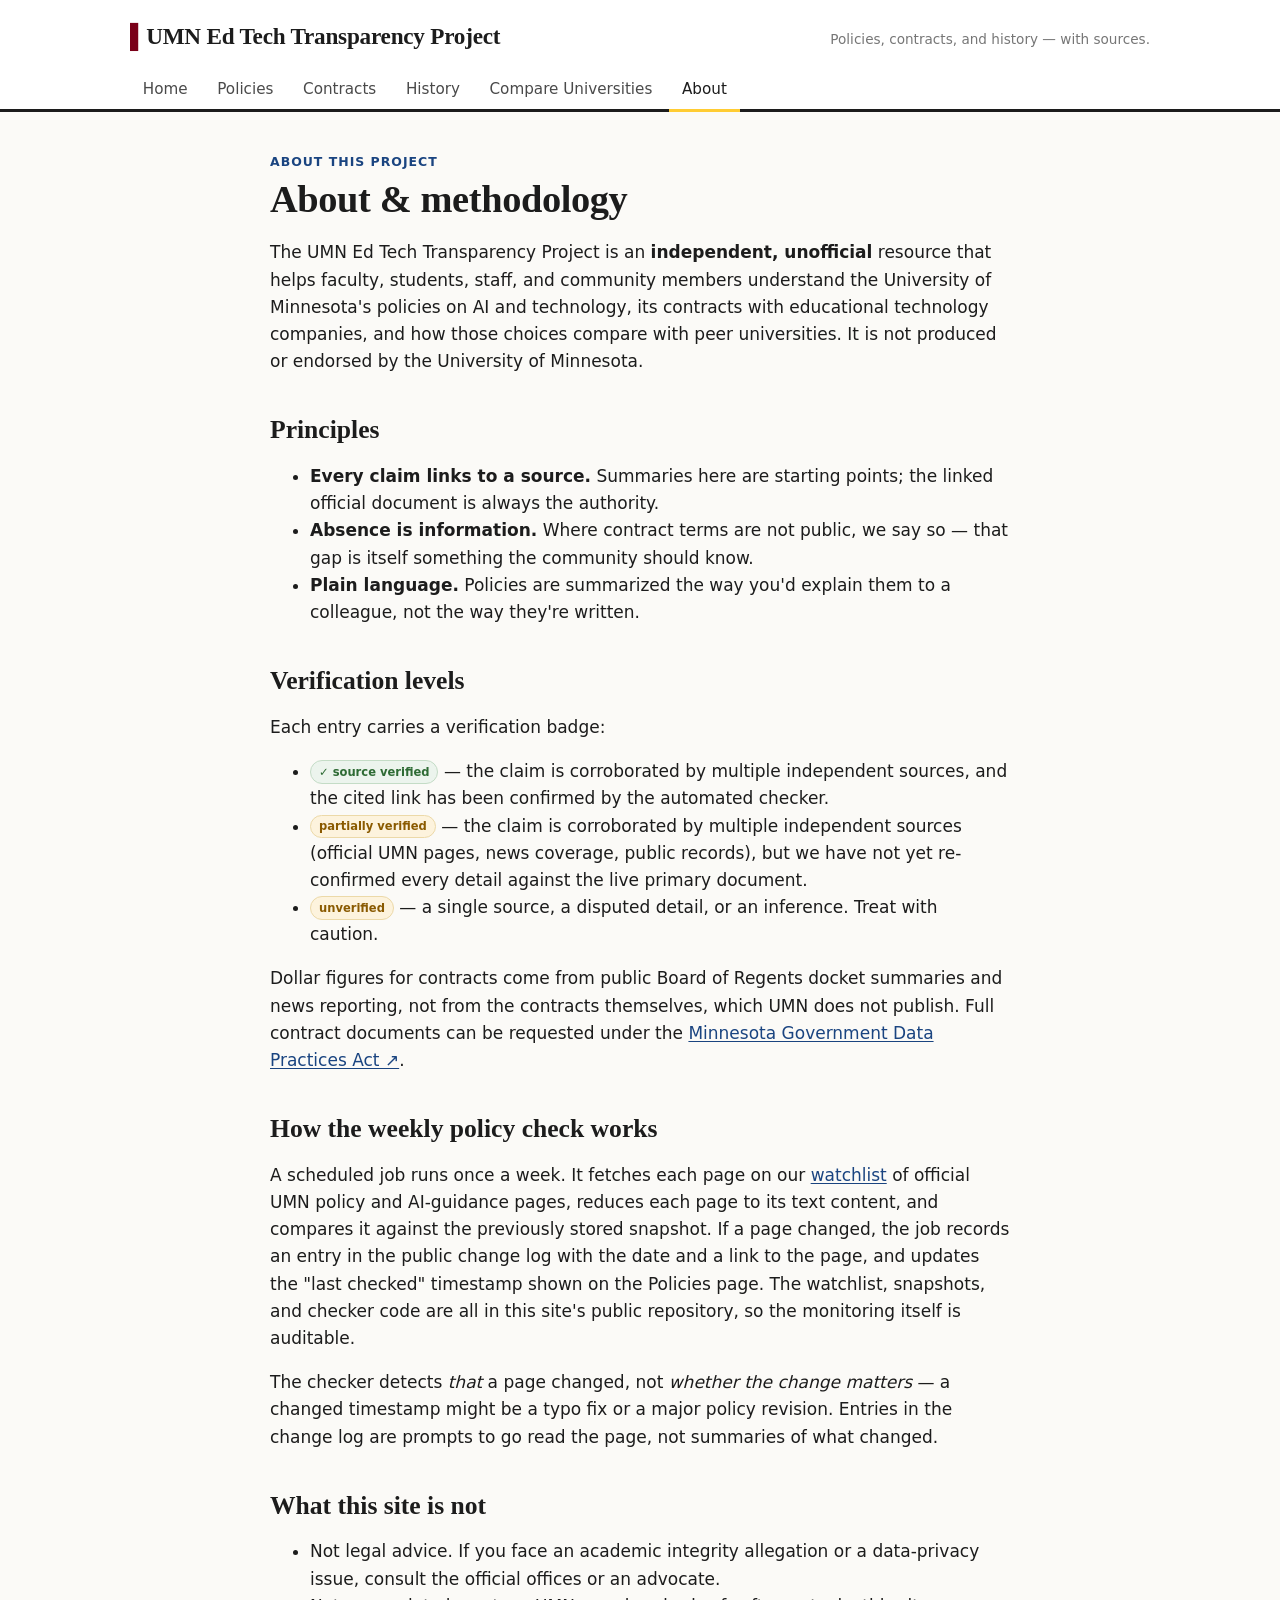
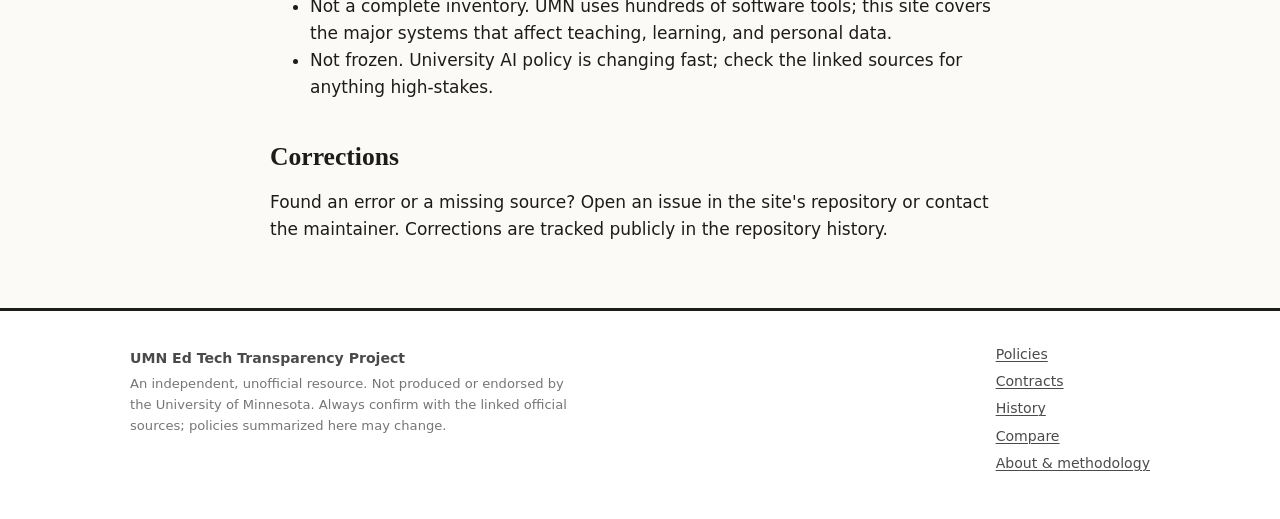
==== about.html @ bb67f936 "Build UMN Ed Tech Transparency Project site Static site (GitHub Pages-ready, no dependencies) coveri" ====
<!DOCTYPE html>
<html lang="en">
<head>
<meta charset="utf-8">
<meta name="viewport" content="width=device-width, initial-scale=1">
<title>About &amp; Methodology — UMN Ed Tech Transparency Project</title>
<meta name="description" content="What this site is, how its information is verified, and how the weekly automated policy checker works.">
<link rel="stylesheet" href="css/style.css">
</head>
<body data-base=".">

<header class="site-header">
  <div class="wrap">
    <div class="masthead">
      <a class="site-title" href="index.html"><span class="tick">▌</span>UMN Ed Tech Transparency Project</a>
      <span class="site-tagline">Policies, contracts, and history — with sources.</span>
    </div>
    <nav class="site-nav" aria-label="Main">
      <a href="index.html">Home</a>
      <a href="policies.html">Policies</a>
      <a href="contracts.html">Contracts</a>
      <a href="history.html">History</a>
      <a href="compare.html">Compare Universities</a>
      <a href="about.html" aria-current="page">About</a>
    </nav>
  </div>
</header>

<main class="wrap-narrow">
  <p class="section-kicker">About this project</p>
  <h1>About &amp; methodology</h1>

  <p>The UMN Ed Tech Transparency Project is an <strong>independent, unofficial</strong> resource
  that helps faculty, students, staff, and community members understand the University of
  Minnesota's policies on AI and technology, its contracts with educational technology companies,
  and how those choices compare with peer universities. It is not produced or endorsed by the
  University of Minnesota.</p>

  <h2>Principles</h2>
  <ul>
    <li><strong>Every claim links to a source.</strong> Summaries here are starting points; the
    linked official document is always the authority.</li>
    <li><strong>Absence is information.</strong> Where contract terms are not public, we say so —
    that gap is itself something the community should know.</li>
    <li><strong>Plain language.</strong> Policies are summarized the way you'd explain them to a
    colleague, not the way they're written.</li>
  </ul>

  <h2>Verification levels</h2>
  <p>Each entry carries a verification badge:</p>
  <ul>
    <li><span class="badge badge-verified">✓ source verified</span> — the claim is corroborated by
    multiple independent sources, and the cited link has been confirmed by the automated checker.</li>
    <li><span class="badge badge-unverified">partially verified</span> — the claim is corroborated
    by multiple independent sources (official UMN pages, news coverage, public records), but we
    have not yet re-confirmed every detail against the live primary document.</li>
    <li><span class="badge badge-unverified">unverified</span> — a single source, a disputed
    detail, or an inference. Treat with caution.</li>
  </ul>
  <p>Dollar figures for contracts come from public Board of Regents docket summaries and news
  reporting, not from the contracts themselves, which UMN does not publish. Full contract documents
  can be requested under the
  <a href="https://www.revisor.mn.gov/statutes/cite/13" target="_blank" rel="noopener">Minnesota
  Government Data Practices Act ↗</a>.</p>

  <h2>How the weekly policy check works</h2>
  <p>A scheduled job runs once a week. It fetches each page on our
  <a href="policies.html">watchlist</a> of official UMN policy and AI-guidance pages, reduces each
  page to its text content, and compares it against the previously stored snapshot. If a page
  changed, the job records an entry in the public change log with the date and a link to the page,
  and updates the "last checked" timestamp shown on the Policies page. The watchlist, snapshots,
  and checker code are all in this site's public repository, so the monitoring itself is auditable.</p>
  <p>The checker detects <em>that</em> a page changed, not <em>whether the change matters</em> —
  a changed timestamp might be a typo fix or a major policy revision. Entries in the change log are
  prompts to go read the page, not summaries of what changed.</p>

  <h2>What this site is not</h2>
  <ul>
    <li>Not legal advice. If you face an academic integrity allegation or a data-privacy issue,
    consult the official offices or an advocate.</li>
    <li>Not a complete inventory. UMN uses hundreds of software tools; this site covers the major
    systems that affect teaching, learning, and personal data.</li>
    <li>Not frozen. University AI policy is changing fast; check the linked sources for anything
    high-stakes.</li>
  </ul>

  <h2>Corrections</h2>
  <p>Found an error or a missing source? Open an issue in the site's repository or contact the
  maintainer. Corrections are tracked publicly in the repository history.</p>
</main>

<footer class="site-footer">
  <div class="wrap">
    <div>
      <p><strong>UMN Ed Tech Transparency Project</strong></p>
      <p class="disclaimer">An independent, unofficial resource. Not produced or endorsed by the
      University of Minnesota. Always confirm with the linked official sources; policies summarized
      here may change.</p>
    </div>
    <nav aria-label="Footer">
      <a href="policies.html">Policies</a>
      <a href="contracts.html">Contracts</a>
      <a href="history.html">History</a>
      <a href="compare.html">Compare</a>
      <a href="about.html">About &amp; methodology</a>
    </nav>
  </div>
</footer>

<script src="js/search.js"></script>
<script src="js/site.js"></script>
</body>
</html>
---- css/style.css ----
/* UMN Ed Tech Transparency Project — civic/document-centric design */

:root {
  --ink: #1c1c1c;
  --ink-soft: #4a4a4a;
  --ink-faint: #767676;
  --paper: #fbfaf7;
  --panel: #ffffff;
  --rule: #d9d5cc;
  --rule-light: #eae7df;
  --accent: #1a4480;       /* civic blue */
  --accent-dark: #122e57;
  --accent-wash: #eef2f8;
  --gold: #ffcc33;         /* a nod to Minnesota, used sparingly */
  --maroon: #7a0019;
  --verified: #2e6b34;
  --verified-wash: #ecf4ed;
  --caution: #8a5a00;
  --caution-wash: #fdf3dd;
  --serif: "Iowan Old Style", "Palatino Linotype", Palatino, Georgia, "Times New Roman", serif;
  --sans: system-ui, -apple-system, "Segoe UI", Roboto, "Helvetica Neue", Arial, sans-serif;
  --mono: ui-monospace, "SF Mono", Menlo, Consolas, monospace;
}

* { box-sizing: border-box; }

html { scroll-behavior: smooth; }

body {
  margin: 0;
  font-family: var(--sans);
  font-size: 17px;
  line-height: 1.6;
  color: var(--ink);
  background: var(--paper);
}

h1, h2, h3, .serif { font-family: var(--serif); font-weight: 600; line-height: 1.2; }
h1 { font-size: 2.4rem; margin: 0 0 0.5rem; letter-spacing: -0.01em; }
h2 { font-size: 1.6rem; margin: 2.5rem 0 0.75rem; }
h3 { font-size: 1.2rem; margin: 1.5rem 0 0.5rem; }

a { color: var(--accent); text-decoration-thickness: 1px; text-underline-offset: 2px; }
a:hover { color: var(--accent-dark); }

.wrap { max-width: 1060px; margin: 0 auto; padding: 0 1.25rem; }
.wrap-narrow { max-width: 780px; margin: 0 auto; padding: 0 1.25rem; }

/* ---------- Header ---------- */

.site-header {
  background: var(--panel);
  border-bottom: 3px solid var(--ink);
}

.masthead {
  display: flex;
  align-items: baseline;
  justify-content: space-between;
  flex-wrap: wrap;
  gap: 0.5rem 1.5rem;
  padding: 1.1rem 0 0.9rem;
}

.site-title {
  font-family: var(--serif);
  font-size: 1.45rem;
  font-weight: 700;
  color: var(--ink);
  text-decoration: none;
  letter-spacing: -0.01em;
}
.site-title .tick { color: var(--maroon); }

.site-tagline {
  font-size: 0.85rem;
  color: var(--ink-faint);
}

.site-nav {
  display: flex;
  flex-wrap: wrap;
  gap: 0.25rem;
  padding-bottom: 0;
}

.site-nav a {
  display: inline-block;
  padding: 0.5rem 0.8rem;
  font-size: 0.95rem;
  font-weight: 500;
  color: var(--ink-soft);
  text-decoration: none;
  border-bottom: 3px solid transparent;
  margin-bottom: -3px;
}
.site-nav a:hover { color: var(--ink); border-bottom-color: var(--rule); }
.site-nav a[aria-current="page"] { color: var(--ink); border-bottom-color: var(--gold); }

/* ---------- Hero / search ---------- */

.hero {
  padding: 3.5rem 0 3rem;
  text-align: center;
}

.hero h1 { font-size: 2.7rem; max-width: 17em; margin: 0 auto 0.6rem; }
.hero p.lede {
  font-size: 1.15rem;
  color: var(--ink-soft);
  max-width: 38em;
  margin: 0 auto 2rem;
}

.search-box { position: relative; max-width: 640px; margin: 0 auto; text-align: left; }

.search-input {
  width: 100%;
  font-size: 1.1rem;
  font-family: var(--sans);
  padding: 0.9rem 1.1rem;
  border: 2px solid var(--ink);
  border-radius: 6px;
  background: var(--panel);
  color: var(--ink);
}
.search-input:focus { outline: 3px solid var(--gold); outline-offset: 1px; }

.search-hint {
  margin-top: 0.6rem;
  font-size: 0.85rem;
  color: var(--ink-faint);
  text-align: center;
}
.search-hint button {
  background: none; border: none; padding: 0;
  color: var(--accent); font-size: inherit; font-family: inherit;
  cursor: pointer; text-decoration: underline; text-underline-offset: 2px;
}

.search-results {
  position: absolute;
  z-index: 50;
  left: 0; right: 0;
  margin-top: 0.4rem;
  background: var(--panel);
  border: 1px solid var(--rule);
  border-radius: 6px;
  box-shadow: 0 8px 28px rgba(20, 20, 20, 0.13);
  max-height: 30rem;
  overflow-y: auto;
}
.search-results[hidden] { display: none; }

.result {
  padding: 0.9rem 1.1rem;
  border-bottom: 1px solid var(--rule-light);
}
.result:last-child { border-bottom: none; }

.result .r-type {
  font-size: 0.72rem;
  font-weight: 700;
  letter-spacing: 0.06em;
  text-transform: uppercase;
  color: var(--accent);
}
.result h4 { margin: 0.15rem 0 0.25rem; font-size: 1.02rem; font-family: var(--serif); }
.result h4 a { color: var(--ink); text-decoration: none; }
.result h4 a:hover { color: var(--accent); text-decoration: underline; }
.result p { margin: 0 0 0.35rem; font-size: 0.9rem; color: var(--ink-soft); }

.result .r-sources { font-size: 0.83rem; }
.result .r-sources a { margin-right: 0.9rem; }
.result-empty { padding: 1rem 1.1rem; color: var(--ink-faint); font-size: 0.95rem; }

/* ---------- Cards & sections ---------- */

.card-grid {
  display: grid;
  grid-template-columns: repeat(auto-fit, minmax(230px, 1fr));
  gap: 1rem;
  margin: 1.25rem 0 2rem;
}

.card {
  display: block;
  background: var(--panel);
  border: 1px solid var(--rule);
  border-radius: 6px;
  padding: 1.1rem 1.2rem;
  text-decoration: none;
  color: var(--ink);
  transition: border-color 120ms ease, transform 120ms ease;
}
.card:hover { border-color: var(--accent); transform: translateY(-2px); }
.card h3 { margin: 0 0 0.35rem; font-size: 1.08rem; }
.card p { margin: 0; font-size: 0.88rem; color: var(--ink-soft); }
.card .card-kicker {
  font-size: 0.72rem; font-weight: 700; letter-spacing: 0.06em;
  text-transform: uppercase; color: var(--accent);
}

.section-kicker {
  font-size: 0.78rem; font-weight: 700; letter-spacing: 0.08em;
  text-transform: uppercase; color: var(--accent);
  margin: 2.5rem 0 0.25rem;
}
.section-kicker + h2 { margin-top: 0; }

/* ---------- Badges ---------- */

.badge {
  display: inline-block;
  font-size: 0.72rem;
  font-weight: 600;
  padding: 0.1rem 0.5rem;
  border-radius: 999px;
  vertical-align: middle;
  white-space: nowrap;
}
.badge-verified { background: var(--verified-wash); color: var(--verified); border: 1px solid #c4dcc6; }
.badge-unverified { background: var(--caution-wash); color: var(--caution); border: 1px solid #ecd9a8; }
.badge-cat { background: var(--accent-wash); color: var(--accent); border: 1px solid #cdd9ea; }
.badge-new { background: var(--gold); color: var(--ink); border: 1px solid #d9ad22; }

/* ---------- Entry lists (policies, contracts) ---------- */

.toolbar {
  display: flex;
  flex-wrap: wrap;
  gap: 0.5rem;
  align-items: center;
  margin: 1.25rem 0;
}
.toolbar .spacer { flex: 1; }

.filter-btn {
  font-family: var(--sans);
  font-size: 0.85rem;
  font-weight: 500;
  padding: 0.35rem 0.85rem;
  border: 1px solid var(--rule);
  border-radius: 999px;
  background: var(--panel);
  color: var(--ink-soft);
  cursor: pointer;
}
.filter-btn:hover { border-color: var(--accent); color: var(--accent); }
.filter-btn.active { background: var(--accent); border-color: var(--accent); color: #fff; }

.entry {
  background: var(--panel);
  border: 1px solid var(--rule);
  border-radius: 6px;
  padding: 1.25rem 1.4rem;
  margin-bottom: 1rem;
}
.entry-head {
  display: flex;
  flex-wrap: wrap;
  gap: 0.4rem 0.6rem;
  align-items: center;
}
.entry h3 { margin: 0; font-size: 1.18rem; flex-basis: 100%; }
.entry h3 a { color: var(--ink); text-decoration: none; }
.entry h3 a:hover { color: var(--accent); text-decoration: underline; }
.entry .meta { font-size: 0.82rem; color: var(--ink-faint); }
.entry p.summary { margin: 0.6rem 0; }
.entry ul.key-points { margin: 0.4rem 0 0.6rem; padding-left: 1.3rem; font-size: 0.93rem; }
.entry ul.key-points li { margin-bottom: 0.2rem; }
.entry .sources { font-size: 0.88rem; border-top: 1px dashed var(--rule-light); padding-top: 0.6rem; margin-top: 0.8rem; }
.entry .sources strong { font-size: 0.78rem; text-transform: uppercase; letter-spacing: 0.05em; color: var(--ink-faint); }
.entry .sources a { margin-right: 1rem; }

/* ---------- Status / changelog ---------- */

.status-bar {
  display: flex;
  flex-wrap: wrap;
  gap: 0.5rem 1.5rem;
  align-items: center;
  background: var(--accent-wash);
  border: 1px solid #cdd9ea;
  border-radius: 6px;
  padding: 0.7rem 1.1rem;
  font-size: 0.9rem;
  margin: 1.25rem 0;
}
.status-dot {
  display: inline-block; width: 9px; height: 9px; border-radius: 50%;
  background: var(--verified); margin-right: 0.45rem;
}

.changelog { list-style: none; margin: 1rem 0; padding: 0; }
.changelog li {
  display: flex; gap: 1rem;
  padding: 0.7rem 0.25rem;
  border-bottom: 1px solid var(--rule-light);
  font-size: 0.93rem;
}
.changelog .cl-date { flex: 0 0 7.5rem; font-family: var(--mono); font-size: 0.8rem; color: var(--ink-faint); padding-top: 0.15rem; }

/* ---------- Timeline (history) ---------- */

.era-label {
  font-family: var(--serif);
  font-size: 1.35rem;
  font-weight: 600;
  margin: 2.75rem 0 1rem;
  padding-bottom: 0.4rem;
  border-bottom: 2px solid var(--ink);
}

.timeline { position: relative; margin: 0; padding: 0 0 0 1.5rem; border-left: 3px solid var(--rule); list-style: none; }
.timeline > li { position: relative; margin: 0 0 1.75rem; }
.timeline > li::before {
  content: "";
  position: absolute;
  left: calc(-1.5rem - 8px);
  top: 0.5rem;
  width: 13px; height: 13px;
  border-radius: 50%;
  background: var(--gold);
  border: 3px solid var(--ink);
}
.tl-year { font-family: var(--mono); font-size: 0.85rem; font-weight: 700; color: var(--maroon); }
.timeline h3 { margin: 0.1rem 0 0.3rem; }
.timeline p { margin: 0 0 0.35rem; font-size: 0.95rem; }
.tl-significance { font-style: italic; color: var(--ink-soft); font-size: 0.9rem; }
.tl-sources { font-size: 0.85rem; }
.tl-sources a { margin-right: 0.9rem; }

/* ---------- Comparison table ---------- */

.table-scroll { overflow-x: auto; border: 1px solid var(--rule); border-radius: 6px; background: var(--panel); }

table.compare {
  width: 100%;
  border-collapse: collapse;
  font-size: 0.88rem;
  min-width: 900px;
}
table.compare th, table.compare td {
  text-align: left;
  vertical-align: top;
  padding: 0.65rem 0.8rem;
  border-bottom: 1px solid var(--rule-light);
}
table.compare th {
  position: sticky; top: 0;
  background: var(--ink);
  color: #fff;
  font-size: 0.78rem;
  text-transform: uppercase;
  letter-spacing: 0.05em;
  cursor: pointer;
  user-select: none;
  white-space: nowrap;
}
table.compare th .sort-arrow { opacity: 0.6; font-size: 0.7rem; }
table.compare tr.is-umn { background: #fff8e1; }
table.compare tr.is-umn td:first-child { border-left: 4px solid var(--gold); }
table.compare td.school-name { font-weight: 600; white-space: nowrap; }
table.compare td .conf { display: block; font-size: 0.72rem; font-weight: 400; color: var(--ink-faint); }

/* ---------- Footer ---------- */

.site-footer {
  margin-top: 4rem;
  border-top: 3px solid var(--ink);
  background: var(--panel);
  padding: 2rem 0 2.5rem;
  font-size: 0.88rem;
  color: var(--ink-soft);
}
.site-footer .wrap { display: flex; flex-wrap: wrap; gap: 1.5rem 3rem; justify-content: space-between; }
.site-footer p { margin: 0.25rem 0; max-width: 34em; }
.site-footer nav a { display: block; color: var(--ink-soft); margin-bottom: 0.3rem; }

.disclaimer {
  font-size: 0.82rem;
  color: var(--ink-faint);
}

/* ---------- Utility ---------- */

.loading { color: var(--ink-faint); font-style: italic; padding: 2rem 0; }
.lead-banner {
  background: var(--accent-wash);
  border-left: 4px solid var(--accent);
  border-radius: 0 6px 6px 0;
  padding: 0.9rem 1.2rem;
  margin: 1.5rem 0;
  font-size: 0.95rem;
}

@media (max-width: 640px) {
  .hero h1 { font-size: 2rem; }
  h1 { font-size: 1.9rem; }
  .changelog li { flex-direction: column; gap: 0.1rem; }
}
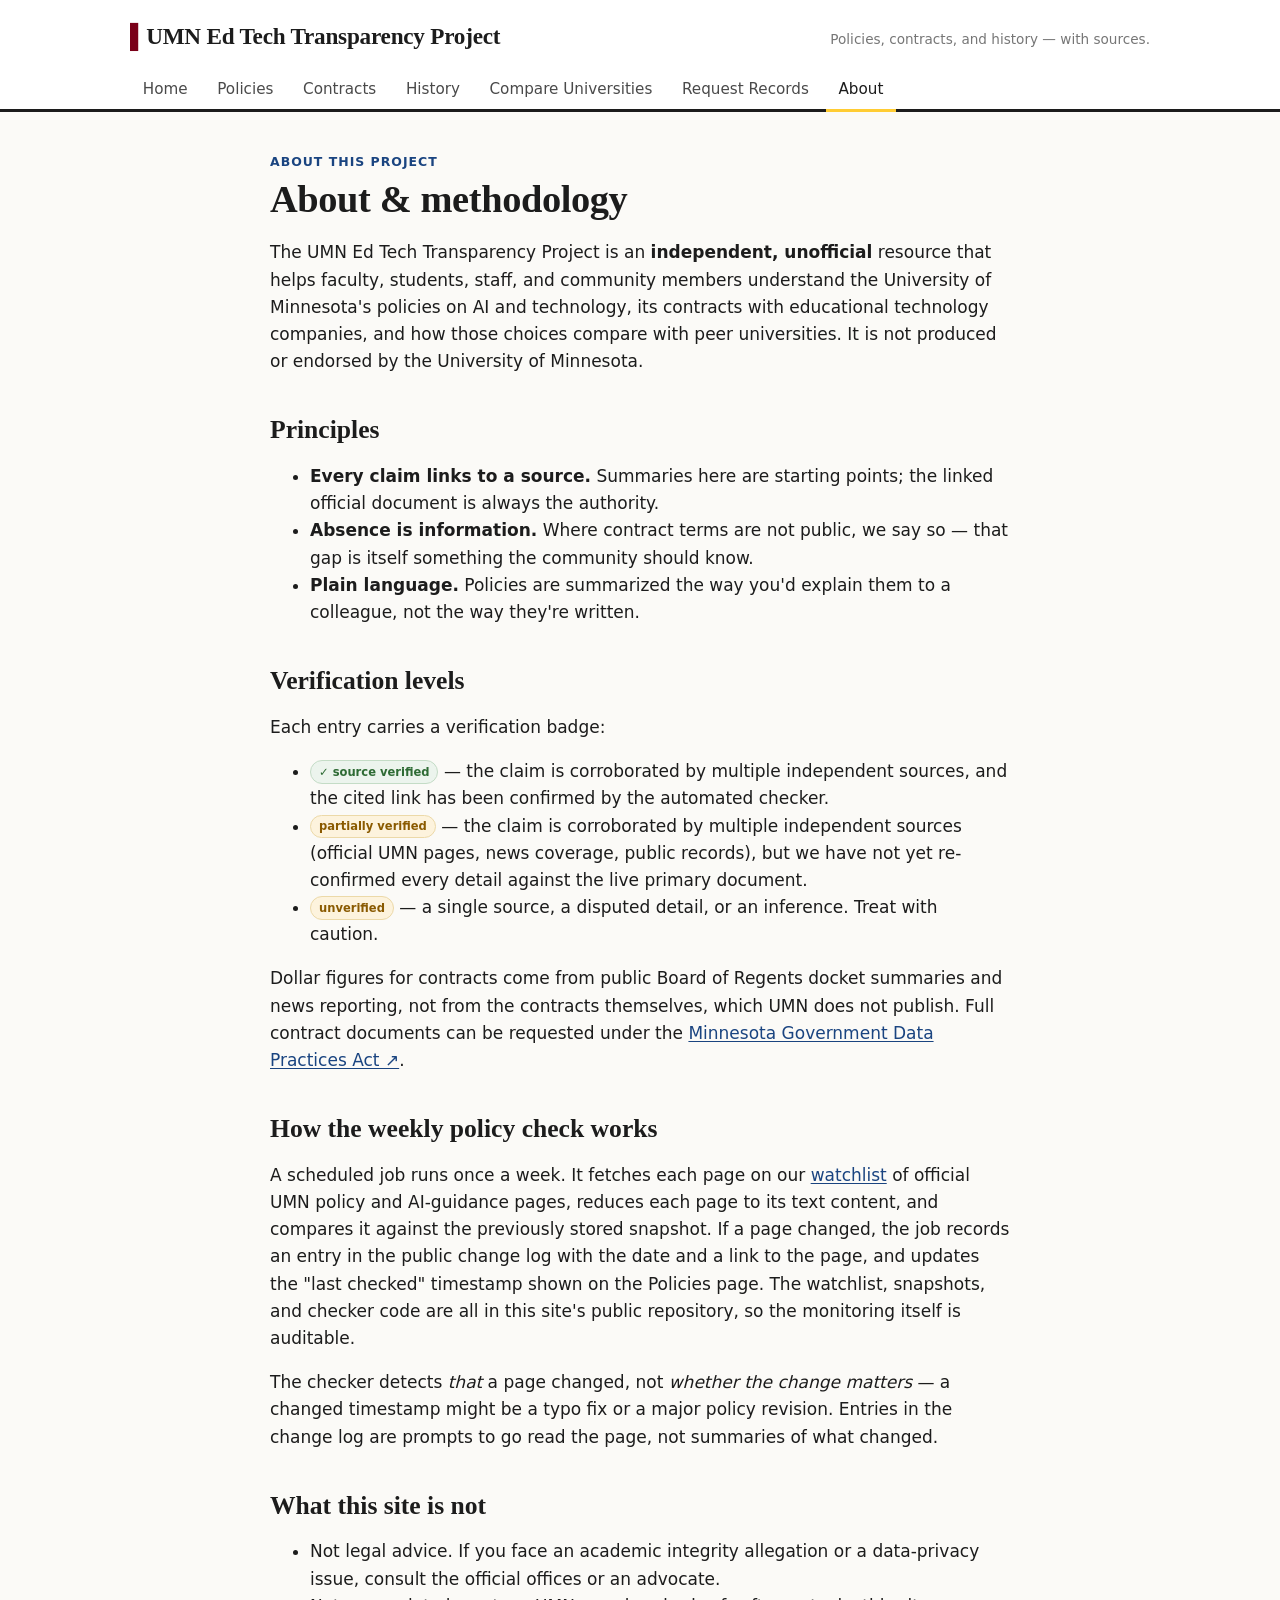
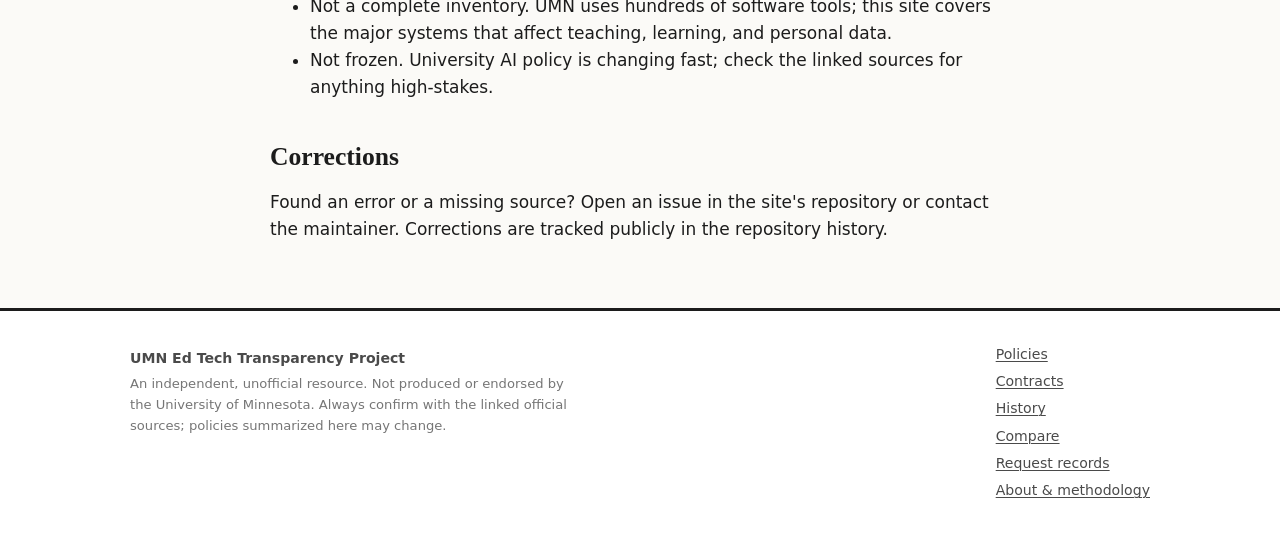
==== commit 4bfc06de: "Add step-by-step public records request guide (records-request.html) Researched and verified guide t" ====
--- a/about.html
+++ b/about.html
@@ -21,6 +21,7 @@
       <a href="contracts.html">Contracts</a>
       <a href="history.html">History</a>
       <a href="compare.html">Compare Universities</a>
+      <a href="records-request.html">Request Records</a>
       <a href="about.html" aria-current="page">About</a>
     </nav>
   </div>
@@ -102,6 +103,7 @@
       <a href="contracts.html">Contracts</a>
       <a href="history.html">History</a>
       <a href="compare.html">Compare</a>
+      <a href="records-request.html">Request records</a>
       <a href="about.html">About &amp; methodology</a>
     </nav>
   </div>
--- a/css/style.css
+++ b/css/style.css
@@ -174,6 +174,31 @@
 .result .r-sources a { margin-right: 0.9rem; }
 .result-empty { padding: 1rem 1.1rem; color: var(--ink-faint); font-size: 0.95rem; }
 
+/* Full-page search results (search.html) */
+.search-results-page {
+  background: var(--panel);
+  border: 1px solid var(--rule);
+  border-radius: 6px;
+  margin-top: 1rem;
+}
+.search-results-page .result { padding: 1.1rem 1.25rem; }
+.search-results-page .result h4 { font-size: 1.12rem; }
+.search-count { color: var(--ink-faint); font-size: 0.9rem; margin: 1rem 0 0; }
+
+/* Template request (records-request.html) */
+pre.template {
+  background: var(--panel);
+  border: 1px solid var(--rule);
+  border-left: 4px solid var(--gold);
+  border-radius: 6px;
+  padding: 1.25rem 1.4rem;
+  font-family: var(--mono);
+  font-size: 0.82rem;
+  line-height: 1.55;
+  white-space: pre-wrap;
+  overflow-x: auto;
+}
+
 /* ---------- Cards & sections ---------- */
 
 .card-grid {
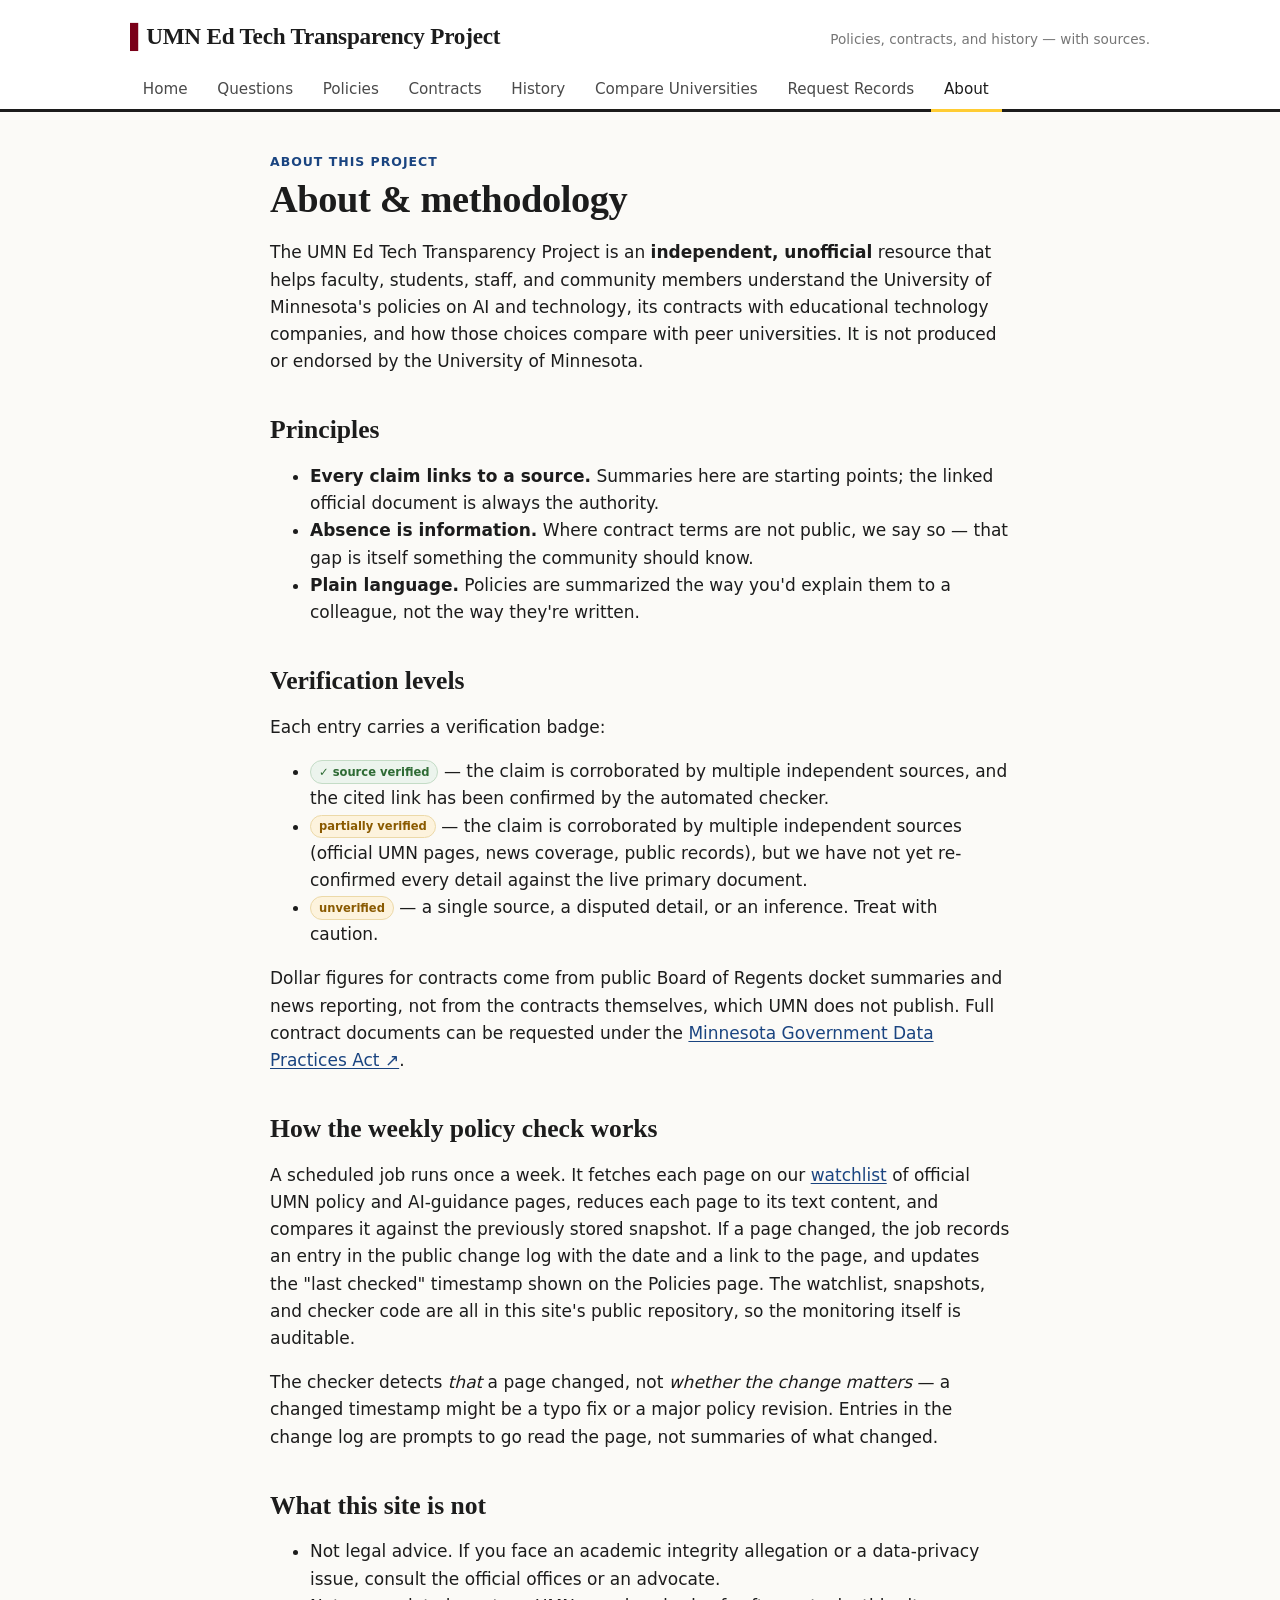
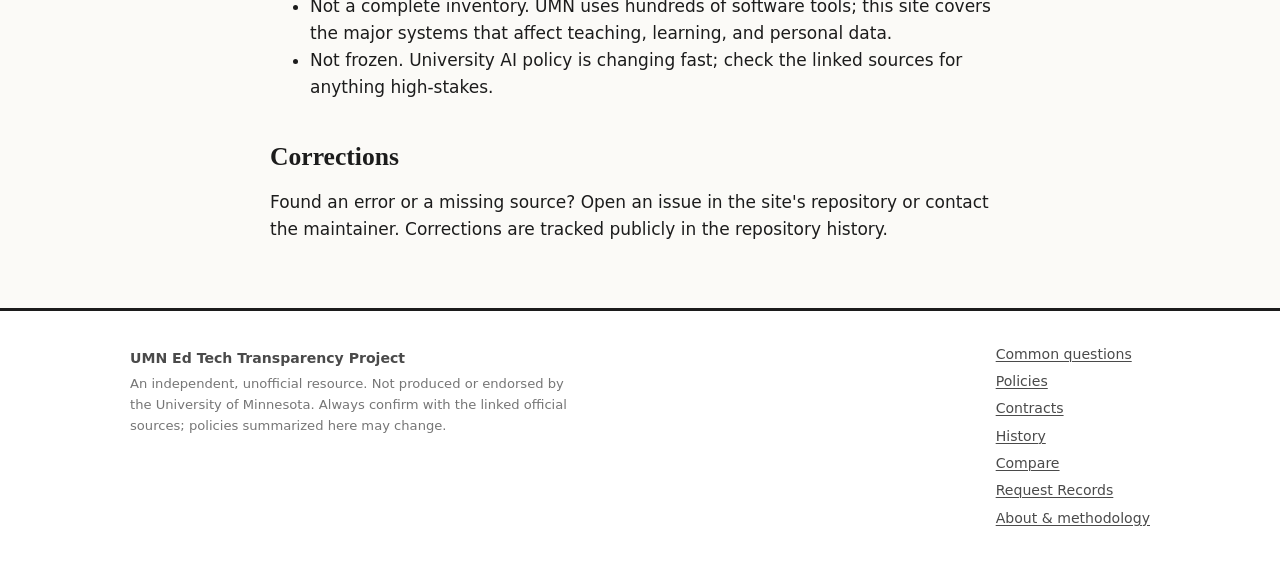
==== commit 74da3798: "Usability pass: 12 fixes across navigation, accessibility, and search Bugs: deep links from search r" ====
--- a/about.html
+++ b/about.html
@@ -5,9 +5,11 @@
 <meta name="viewport" content="width=device-width, initial-scale=1">
 <title>About &amp; Methodology — UMN Ed Tech Transparency Project</title>
 <meta name="description" content="What this site is, how its information is verified, and how the weekly automated policy checker works.">
+<link rel="icon" href="favicon.svg" type="image/svg+xml">
 <link rel="stylesheet" href="css/style.css">
 </head>
 <body data-base=".">
+<a class="skip-link" href="#main">Skip to content</a>
 
 <header class="site-header">
   <div class="wrap">
@@ -17,6 +19,7 @@
     </div>
     <nav class="site-nav" aria-label="Main">
       <a href="index.html">Home</a>
+      <a href="faq.html">Questions</a>
       <a href="policies.html">Policies</a>
       <a href="contracts.html">Contracts</a>
       <a href="history.html">History</a>
@@ -27,7 +30,7 @@
   </div>
 </header>
 
-<main class="wrap-narrow">
+<main class="wrap-narrow" id="main">
   <p class="section-kicker">About this project</p>
   <h1>About &amp; methodology</h1>
 
@@ -99,11 +102,12 @@
       here may change.</p>
     </div>
     <nav aria-label="Footer">
+      <a href="faq.html">Common questions</a>
       <a href="policies.html">Policies</a>
       <a href="contracts.html">Contracts</a>
       <a href="history.html">History</a>
       <a href="compare.html">Compare</a>
-      <a href="records-request.html">Request records</a>
+      <a href="records-request.html">Request Records</a>
       <a href="about.html">About &amp; methodology</a>
     </nav>
   </div>
--- a/css/style.css
+++ b/css/style.css
@@ -46,6 +46,26 @@
 .wrap { max-width: 1060px; margin: 0 auto; padding: 0 1.25rem; }
 .wrap-narrow { max-width: 780px; margin: 0 auto; padding: 0 1.25rem; }
 
+/* Skip link: hidden until keyboard focus */
+.skip-link {
+  position: absolute;
+  left: -9999px;
+  top: 0;
+  z-index: 100;
+  background: var(--ink);
+  color: #fff;
+  padding: 0.6rem 1rem;
+  border-radius: 0 0 6px 0;
+}
+.skip-link:focus { left: 0; color: #fff; }
+
+/* Anchor-landing highlight after async render */
+.hash-target {
+  outline: 3px solid var(--gold);
+  outline-offset: 2px;
+  transition: outline-color 1.5s ease;
+}
+
 /* ---------- Header ---------- */
 
 .site-header {
@@ -147,7 +167,7 @@
   border: 1px solid var(--rule);
   border-radius: 6px;
   box-shadow: 0 8px 28px rgba(20, 20, 20, 0.13);
-  max-height: 30rem;
+  max-height: min(30rem, 65vh);
   overflow-y: auto;
 }
 .search-results[hidden] { display: none; }
@@ -157,6 +177,7 @@
   border-bottom: 1px solid var(--rule-light);
 }
 .result:last-child { border-bottom: none; }
+.result.active { background: var(--accent-wash); }
 
 .result .r-type {
   font-size: 0.72rem;
@@ -184,6 +205,35 @@
 .search-results-page .result { padding: 1.1rem 1.25rem; }
 .search-results-page .result h4 { font-size: 1.12rem; }
 .search-count { color: var(--ink-faint); font-size: 0.9rem; margin: 1rem 0 0; }
+
+/* Request builder (records-request.html) */
+.builder {
+  background: var(--accent-wash);
+  border: 1px solid #cdd9ea;
+  border-radius: 6px;
+  padding: 1rem 1.25rem;
+  margin: 1rem 0;
+}
+.builder-row {
+  display: flex;
+  flex-wrap: wrap;
+  gap: 0.5rem 1rem;
+  align-items: center;
+  margin: 0.5rem 0;
+}
+.builder-row label { font-size: 0.93rem; }
+.builder select, .builder input[type="text"], .builder input[type="number"] {
+  font-family: var(--sans);
+  font-size: 0.93rem;
+  padding: 0.35rem 0.55rem;
+  border: 1px solid var(--rule);
+  border-radius: 4px;
+  background: var(--panel);
+  color: var(--ink);
+}
+.builder input[type="text"] { min-width: 22rem; max-width: 100%; }
+.builder input[type="number"] { width: 6rem; }
+.builder .spacer { flex: 1; }
 
 /* Template request (records-request.html) */
 pre.template {
@@ -259,6 +309,14 @@
   margin: 1.25rem 0;
 }
 .toolbar .spacer { flex: 1; }
+.toolbar-label {
+  font-size: 0.78rem;
+  font-weight: 700;
+  letter-spacing: 0.05em;
+  text-transform: uppercase;
+  color: var(--ink-faint);
+  margin-right: 0.25rem;
+}
 
 .filter-btn {
   font-family: var(--sans);
@@ -327,6 +385,24 @@
 .changelog .cl-date { flex: 0 0 7.5rem; font-family: var(--mono); font-size: 0.8rem; color: var(--ink-faint); padding-top: 0.15rem; }
 
 /* ---------- Timeline (history) ---------- */
+
+.jump-nav {
+  display: flex;
+  flex-wrap: wrap;
+  gap: 0.4rem;
+  margin: 1.5rem 0 0.5rem;
+}
+.jump-nav a {
+  font-size: 0.85rem;
+  font-weight: 500;
+  text-decoration: none;
+  color: var(--ink-soft);
+  background: var(--panel);
+  border: 1px solid var(--rule);
+  border-radius: 999px;
+  padding: 0.3rem 0.85rem;
+}
+.jump-nav a:hover { border-color: var(--accent); color: var(--accent); }
 
 .era-label {
   font-family: var(--serif);
@@ -358,7 +434,15 @@
 
 /* ---------- Comparison table ---------- */
 
-.table-scroll { overflow-x: auto; border: 1px solid var(--rule); border-radius: 6px; background: var(--panel); }
+/* Vertical scrolling happens inside this container so the sticky header
+ * actually sticks while reading down the table. */
+.table-scroll {
+  overflow: auto;
+  max-height: 78vh;
+  border: 1px solid var(--rule);
+  border-radius: 6px;
+  background: var(--panel);
+}
 
 table.compare {
   width: 100%;
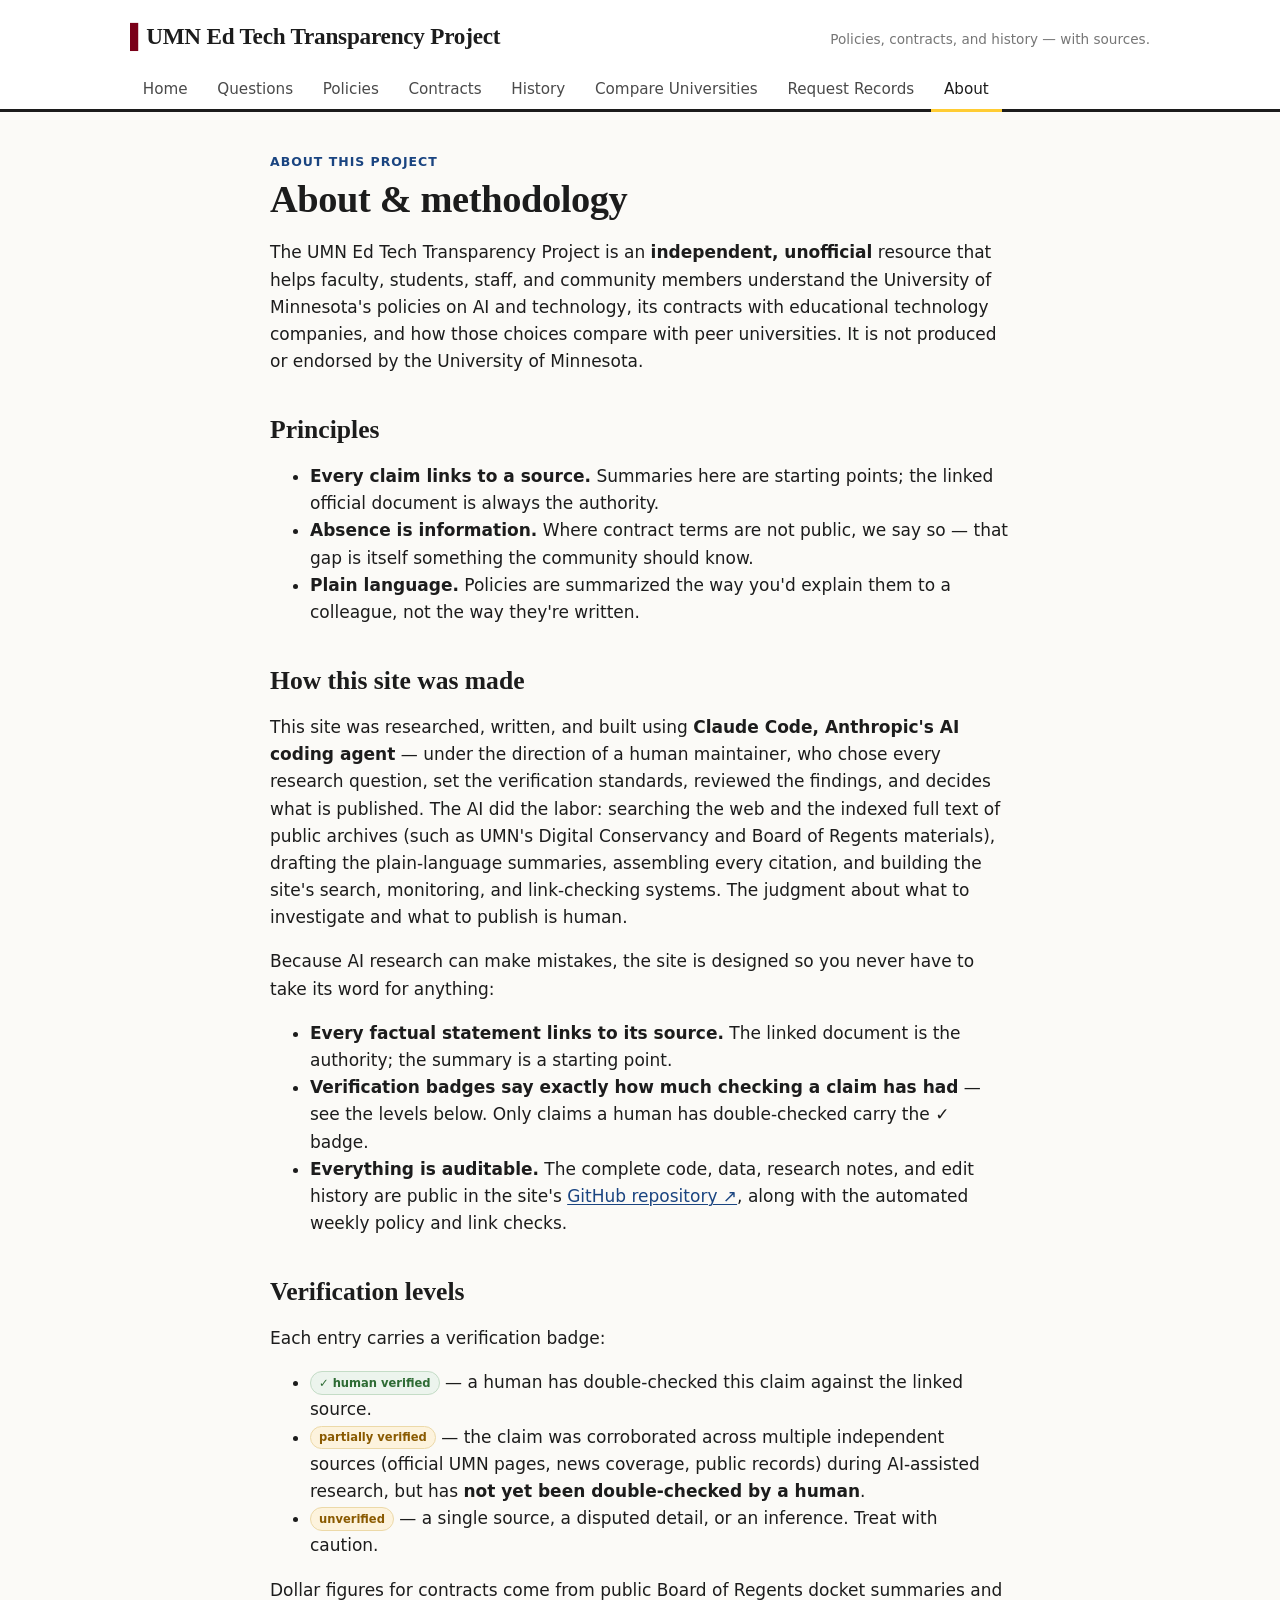
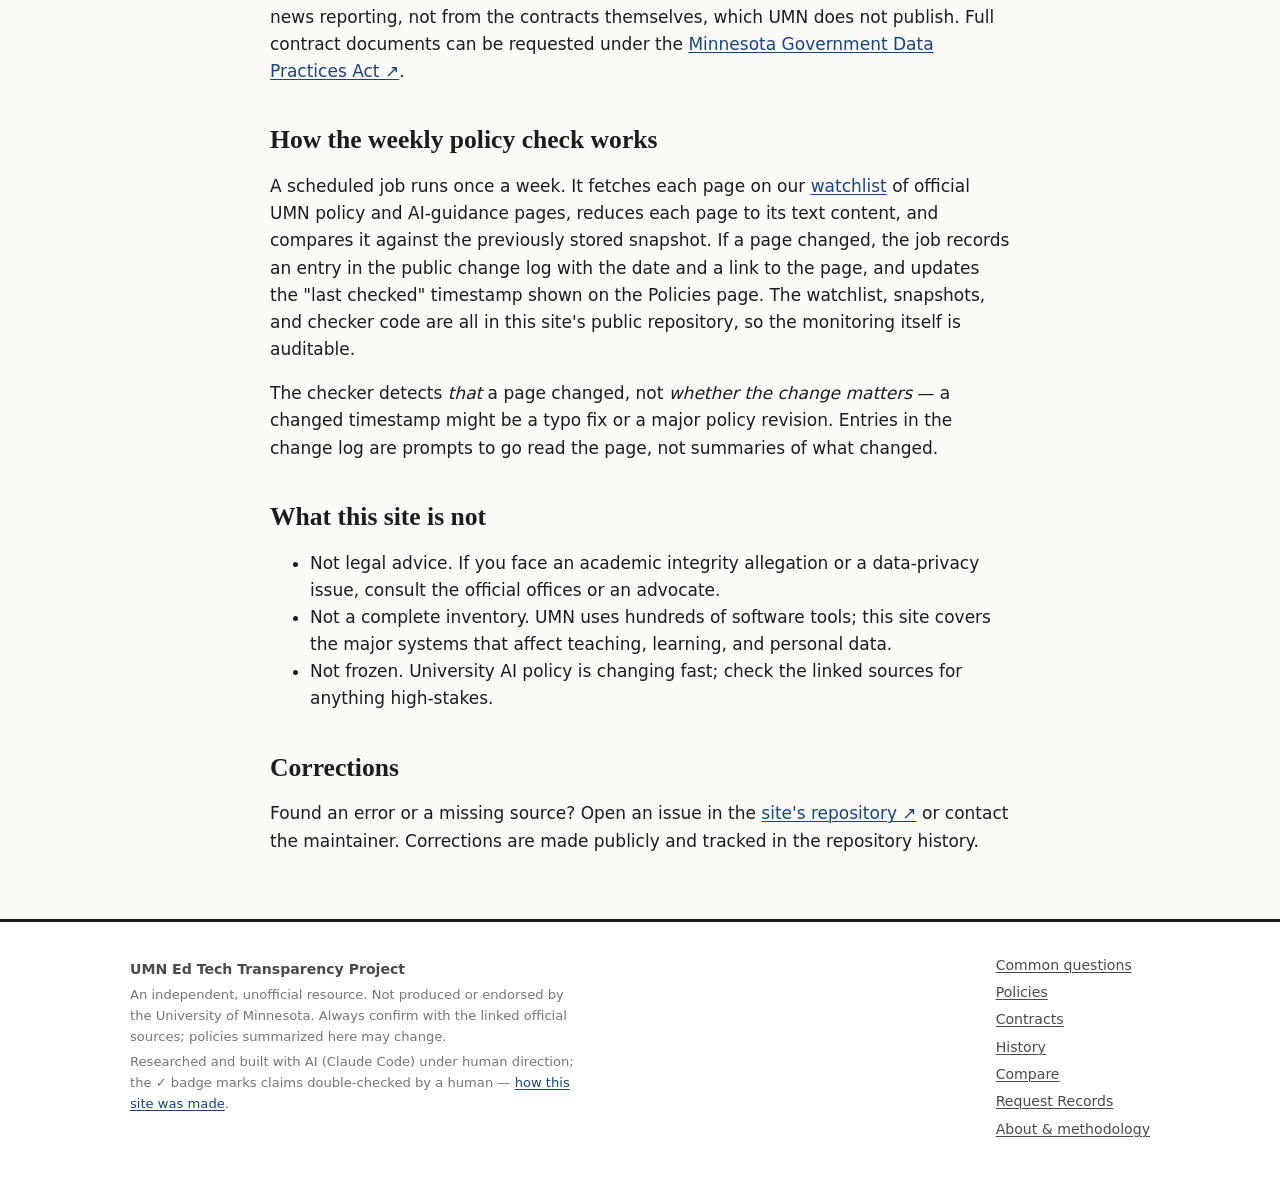
==== commit 35c9f58f: "Add AI-transparency disclosure and human-verification badge standard New 'How this site was made' Ab" ====
--- a/about.html
+++ b/about.html
@@ -50,14 +50,35 @@
     colleague, not the way they're written.</li>
   </ul>
 
+  <h2 id="how-made">How this site was made</h2>
+  <p>This site was researched, written, and built using <strong>Claude Code, Anthropic's AI coding
+  agent</strong> — under the direction of a human maintainer, who chose every research question,
+  set the verification standards, reviewed the findings, and decides what is published. The AI did
+  the labor: searching the web and the indexed full text of public archives (such as UMN's Digital
+  Conservancy and Board of Regents materials), drafting the plain-language summaries, assembling
+  every citation, and building the site's search, monitoring, and link-checking systems. The
+  judgment about what to investigate and what to publish is human.</p>
+  <p>Because AI research can make mistakes, the site is designed so you never have to take its
+  word for anything:</p>
+  <ul>
+    <li><strong>Every factual statement links to its source.</strong> The linked document is the
+    authority; the summary is a starting point.</li>
+    <li><strong>Verification badges say exactly how much checking a claim has had</strong> — see
+    the levels below. Only claims a human has double-checked carry the ✓ badge.</li>
+    <li><strong>Everything is auditable.</strong> The complete code, data, research notes, and
+    edit history are public in the site's
+    <a href="https://github.com/kgerbner/UMNEdTech" target="_blank" rel="noopener">GitHub
+    repository ↗</a>, along with the automated weekly policy and link checks.</li>
+  </ul>
+
   <h2>Verification levels</h2>
   <p>Each entry carries a verification badge:</p>
   <ul>
-    <li><span class="badge badge-verified">✓ source verified</span> — the claim is corroborated by
-    multiple independent sources, and the cited link has been confirmed by the automated checker.</li>
-    <li><span class="badge badge-unverified">partially verified</span> — the claim is corroborated
-    by multiple independent sources (official UMN pages, news coverage, public records), but we
-    have not yet re-confirmed every detail against the live primary document.</li>
+    <li><span class="badge badge-verified">✓ human verified</span> — a human has double-checked
+    this claim against the linked source.</li>
+    <li><span class="badge badge-unverified">partially verified</span> — the claim was corroborated
+    across multiple independent sources (official UMN pages, news coverage, public records) during
+    AI-assisted research, but has <strong>not yet been double-checked by a human</strong>.</li>
     <li><span class="badge badge-unverified">unverified</span> — a single source, a disputed
     detail, or an inference. Treat with caution.</li>
   </ul>
@@ -89,8 +110,10 @@
   </ul>
 
   <h2>Corrections</h2>
-  <p>Found an error or a missing source? Open an issue in the site's repository or contact the
-  maintainer. Corrections are tracked publicly in the repository history.</p>
+  <p>Found an error or a missing source? Open an issue in the
+  <a href="https://github.com/kgerbner/UMNEdTech/issues" target="_blank" rel="noopener">site's
+  repository ↗</a> or contact the maintainer. Corrections are made publicly and tracked in the
+  repository history.</p>
 </main>
 
 <footer class="site-footer">
@@ -100,6 +123,9 @@
       <p class="disclaimer">An independent, unofficial resource. Not produced or endorsed by the
       University of Minnesota. Always confirm with the linked official sources; policies summarized
       here may change.</p>
+      <p class="disclaimer">Researched and built with AI (Claude Code) under human direction;
+      the ✓ badge marks claims double-checked by a human —
+      <a href="about.html#how-made">how this site was made</a>.</p>
     </div>
     <nav aria-label="Footer">
       <a href="faq.html">Common questions</a>
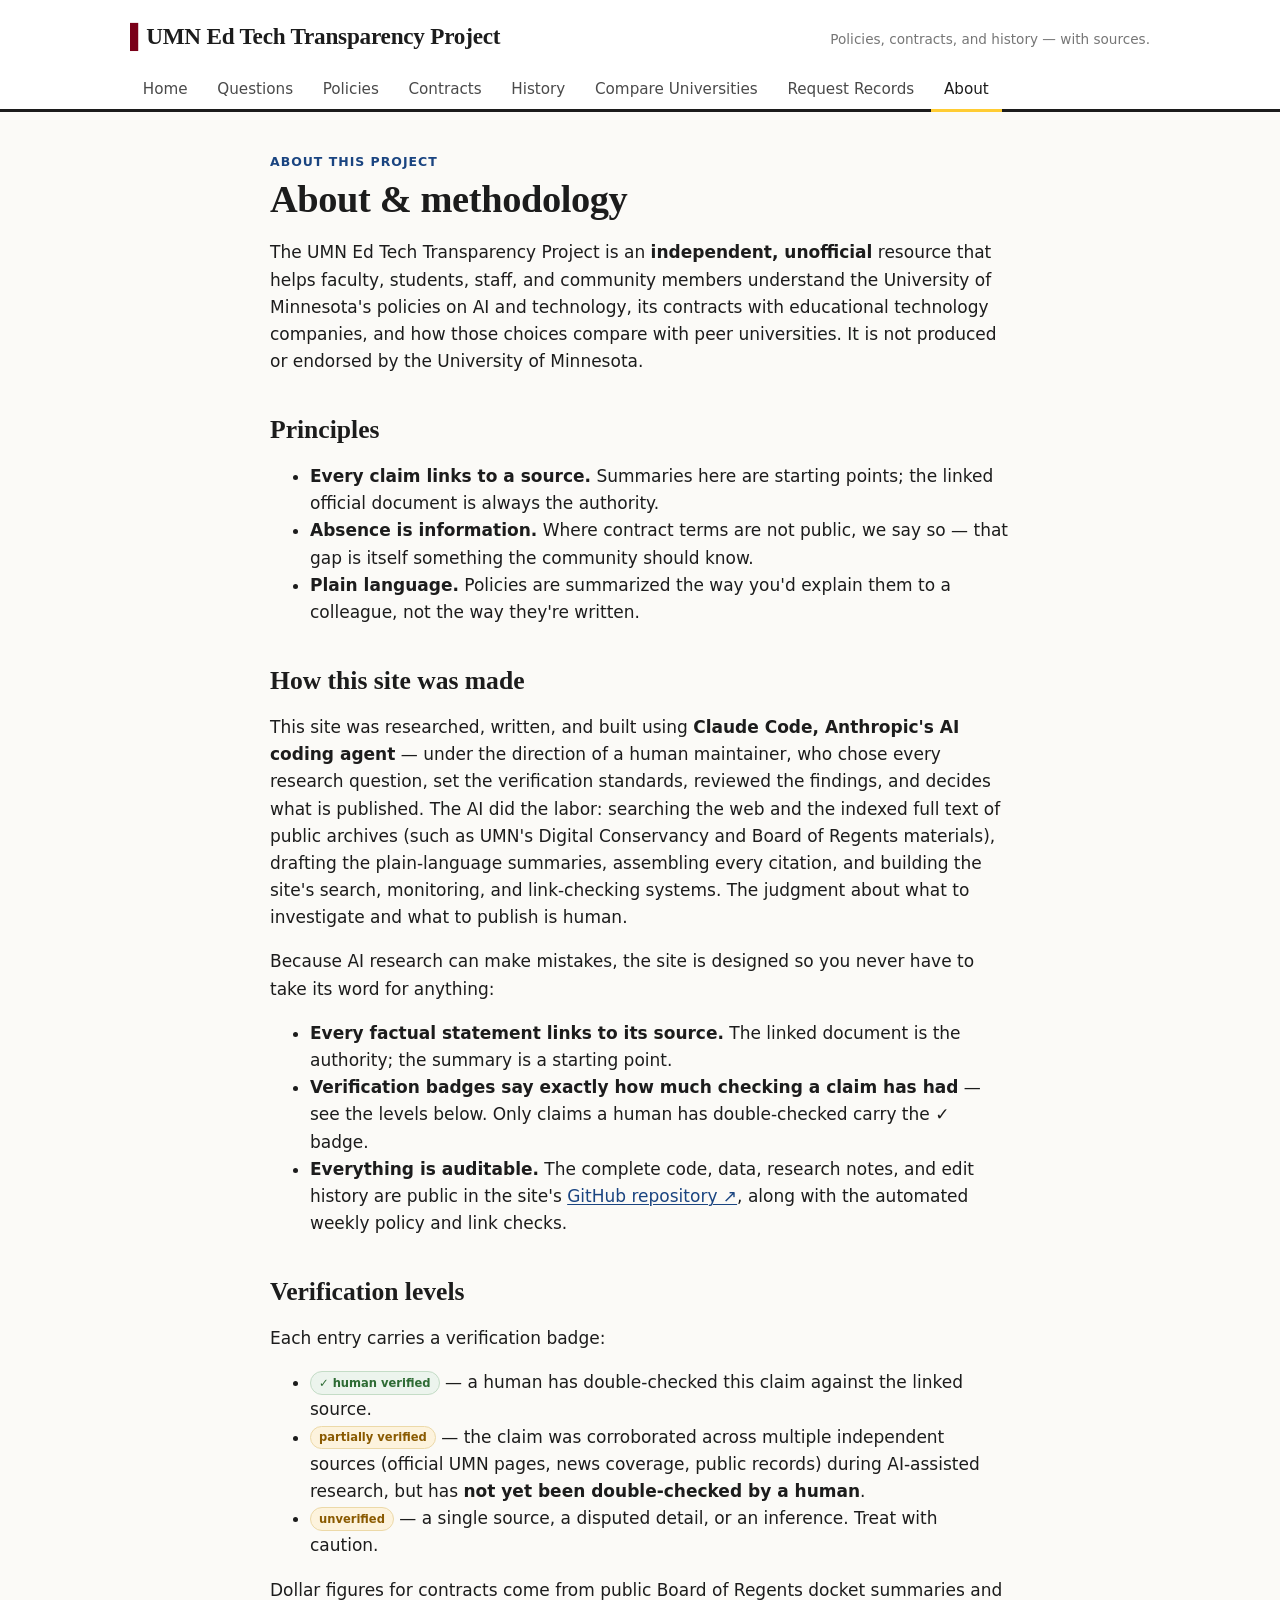
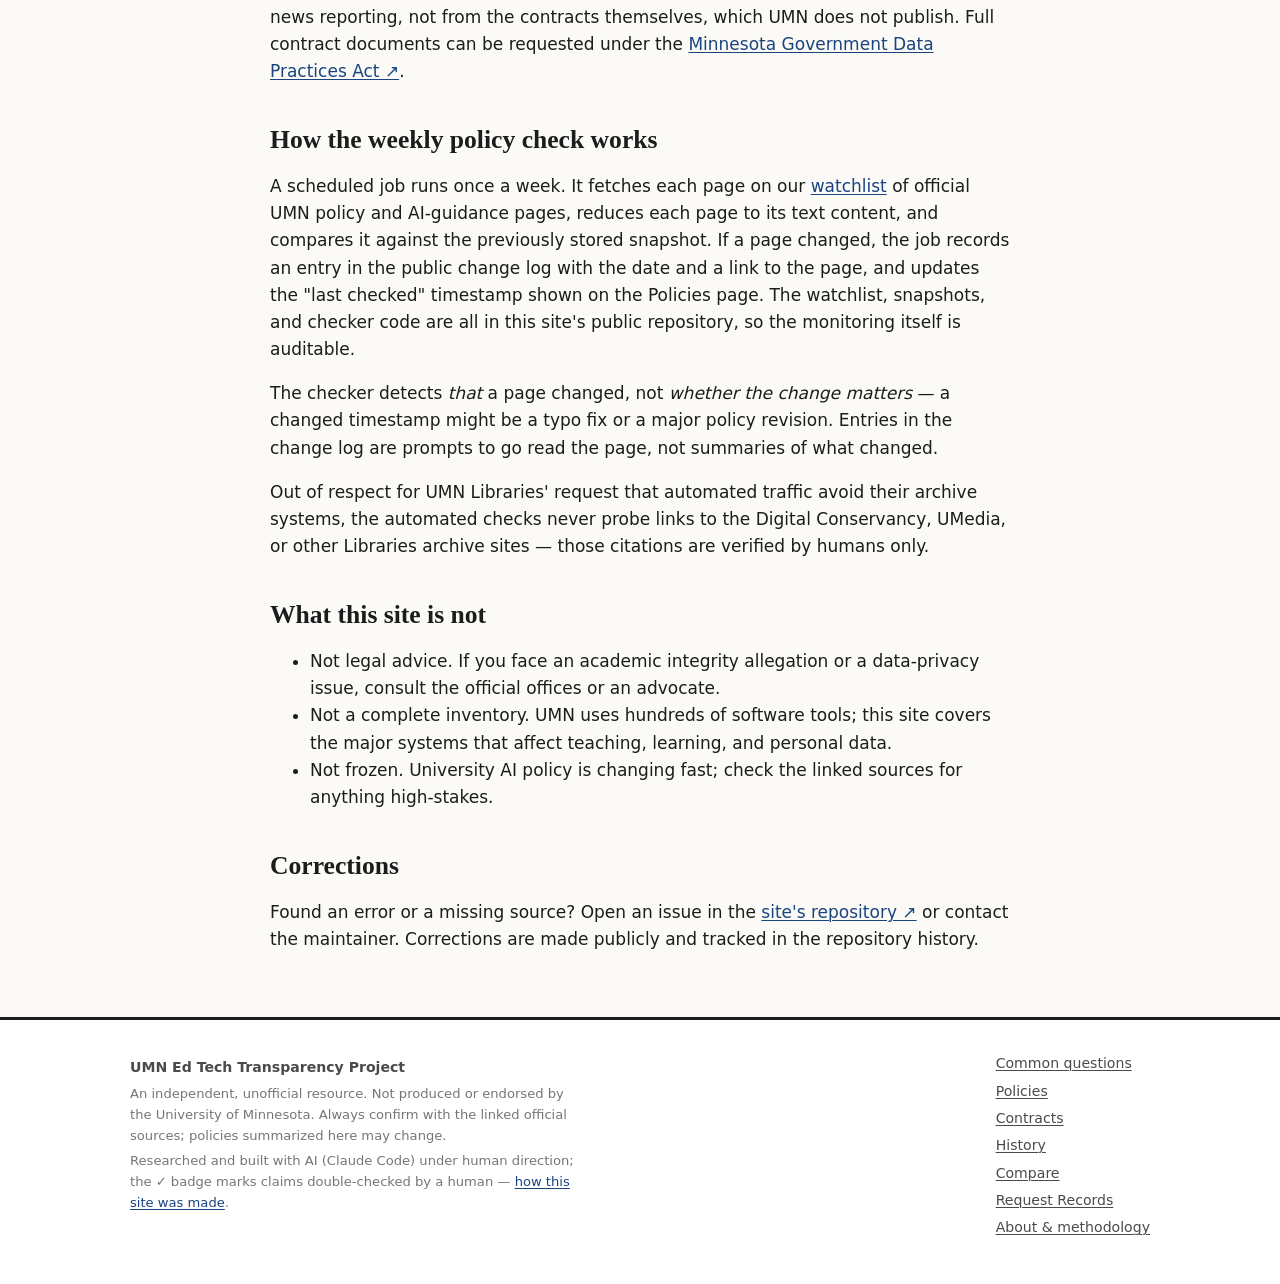
==== commit bf92c916: "Never probe UMN Libraries archive systems in automated checks UMN Libraries ask automated traffic to" ====
--- a/about.html
+++ b/about.html
@@ -98,6 +98,9 @@
   <p>The checker detects <em>that</em> a page changed, not <em>whether the change matters</em> —
   a changed timestamp might be a typo fix or a major policy revision. Entries in the change log are
   prompts to go read the page, not summaries of what changed.</p>
+  <p>Out of respect for UMN Libraries' request that automated traffic avoid their archive systems,
+  the automated checks never probe links to the Digital Conservancy, UMedia, or other Libraries
+  archive sites — those citations are verified by humans only.</p>
 
   <h2>What this site is not</h2>
   <ul>
